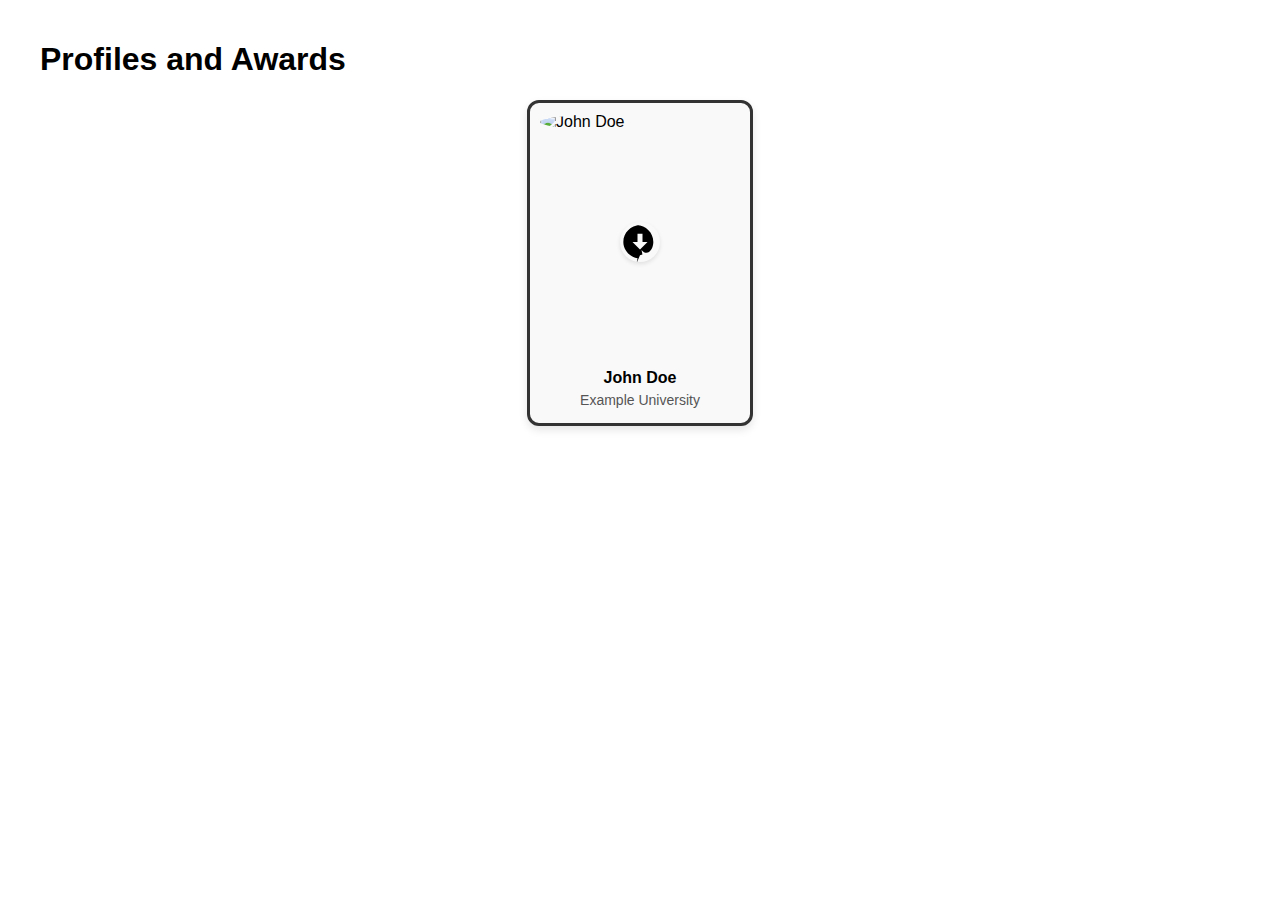
==== award.html @ 50e3f8cf "Update award.html" ====
<!DOCTYPE html>
<html lang="en">
<head>
    <meta charset="UTF-8">
    <meta name="viewport" content="width=device-width, initial-scale=1.0">
    <title>Profiles and Awards</title>
    <style>
        body {
            font-family: Arial, sans-serif;
            margin: 0;
            padding: 0;
            box-sizing: border-box;
        }

        .container {
            max-width: 1200px;
            margin: 0 auto;
            padding: 20px;
        }

        .profile-container {
            display: flex;
            flex-wrap: wrap;
            gap: 20px;
            justify-content: center;
        }

        .profile-item {
            position: relative;
            width: 200px;
            height: 300px;
            display: flex;
            flex-direction: column;
            align-items: center;
            justify-content: space-between;
            border-radius: 12px;
            overflow: hidden;
            box-shadow: 0 4px 8px rgba(0, 0, 0, 0.1);
            background-color: #f9f9f9;
            border: 3px solid #333;
            padding: 10px;
        }

        .profile-item img {
            width: 100%;
            height: auto;
            border-radius: 50%;
        }

        .badge-container {
            display: flex;
            gap: 10px;
            margin-bottom: 10px;
            flex-wrap: wrap;
        }

        .badge-item {
            width: 40px;
            height: 40px;
            display: flex;
            align-items: center;
            justify-content: center;
            border-radius: 50%;
            background: #f9f9f9;
            box-shadow: 0 2px 4px rgba(0, 0, 0, 0.1);
        }

        .profile-text {
            text-align: center;
            padding: 0 10px;
        }

        .profile-text p {
            margin: 5px 0;
        }

        .profile-name {
            font-weight: bold;
            font-size: 16px;
        }

        .profile-institution {
            font-size: 14px;
            color: #555;
        }

        @media (max-width: 768px) {
            .profile-item {
                width: 150px;
                height: 250px;
            }

            .badge-item {
                width: 30px;
                height: 30px;
            }

            .profile-name {
                font-size: 14px;
            }

            .profile-institution {
                font-size: 12px;
            }
        }

        @media (max-width: 480px) {
            .profile-item {
                width: 120px;
                height: 220px;
            }

            .badge-item {
                width: 25px;
                height: 25px;
            }

            .profile-name {
                font-size: 12px;
            }

            .profile-institution {
                font-size: 10px;
            }
        }
    </style>
</head>
<body>
    <div class="container">
        <h1>Profiles and Awards</h1>

        <div class="profile-container" id="profileContainer">
            <!-- Profile Items will be inserted here by JavaScript -->
        </div>
    </div>

    <script src="https://cdn.jsdelivr.net/npm/canvas-confetti@1.5.0/dist/confetti.browser.min.js"></script>
    <script>
        // Function to create and add profile items to the page
        function createProfileItems(data) {
            const container = document.getElementById('profileContainer');

            data.students.forEach(student => {
                // Create profile item
                const profileItem = document.createElement('div');
                profileItem.className = 'profile-item';

                // Create profile image
                const profileImg = document.createElement('img');
                profileImg.src = student.image;
                profileImg.alt = student.name;
                profileImg.dataset.medal = student.medal; // Set medal type
                profileItem.appendChild(profileImg);

                // Create badge container
                const badgeContainer = document.createElement('div');
                badgeContainer.className = 'badge-container';

                // Add badge based on medal type
                const badgeItem = document.createElement('div');
                badgeItem.className = 'badge-item';
                badgeItem.innerHTML = data.medals[student.medal];
                badgeContainer.appendChild(badgeItem);
                profileItem.appendChild(badgeContainer);

                // Create profile text
                const profileText = document.createElement('div');
                profileText.className = 'profile-text';
                profileText.innerHTML = `
                    <p class="profile-name">${student.name}</p>
                    <p class="profile-institution">${student.institution}</p>
                `;
                profileItem.appendChild(profileText);

                // Add profile item to container
                container.appendChild(profileItem);

                // Trigger confetti based on medal type
                triggerConfetti(profileImg, student.medal);
            });
        }

        // Function to trigger confetti effect
        function triggerConfetti(element, medalType) {
            let colors = [];
            switch (medalType) {
                case 'gold':
                    colors = ['#FFD700', '#FFDF00']; // Gold colors
                    break;
                case 'silver':
                    colors = ['#C0C0C0', '#A9A9A9']; // Silver colors
                    break;
                case 'bronze':
                    colors = ['#cd7f32', '#A0522D']; // Bronze colors
                    break;
                default:
                    colors = ['#00F', '#F00']; // Default colors
                    break;
            }

            // Create a confetti effect
            confetti({
                particleCount: 100,
                spread: 70,
                origin: { y: 0.6 },
                colors: colors
            });
        }

        // Fetch student and medal data, then create profile items
        fetch('data.json')
            .then(response => response.json())
            .then(data => createProfileItems(data))
            .catch(error => console.error('Error loading data:', error));
    </script>
</body>
</html>
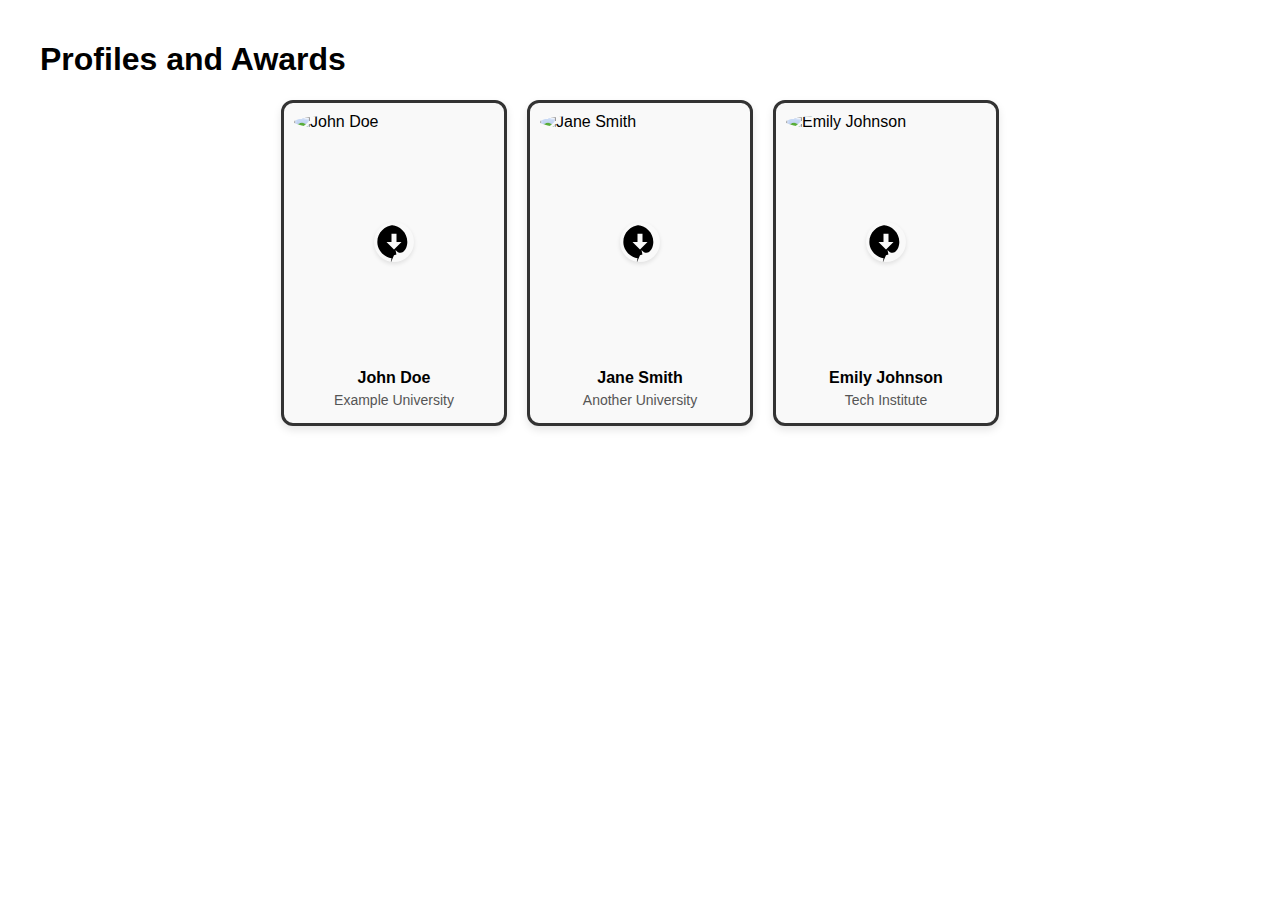
==== commit 53e3f900: "Update award.html" ====
--- a/award.html
+++ b/award.html
@@ -45,6 +45,7 @@
             width: 100%;
             height: auto;
             border-radius: 50%;
+            object-fit: cover;
         }
 
         .badge-container {
@@ -195,15 +196,15 @@
                     break;
                 default:
                     colors = ['#00F', '#F00']; // Default colors
-                    break;
-            }
-
-            // Create a confetti effect
-            confetti({
-                particleCount: 100,
-                spread: 70,
-                origin: { y: 0.6 },
-                colors: colors
+            }
+
+            element.addEventListener('load', function() {
+                confetti({
+                    particleCount: 100,
+                    spread: 70,
+                    origin: { y: 0.6 },
+                    colors: colors
+                });
             });
         }
 
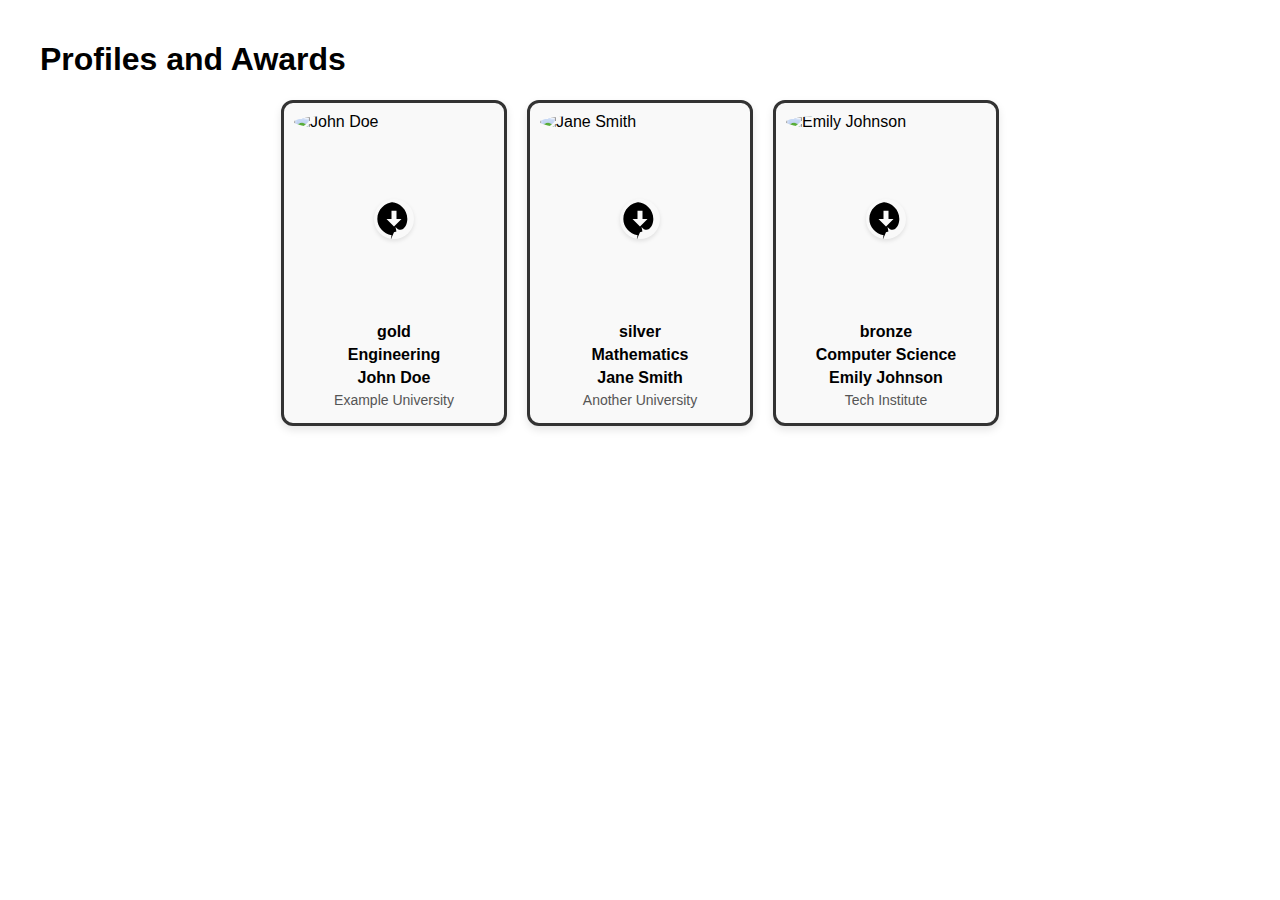
==== commit d18c37f5: "Update award.html" ====
--- a/award.html
+++ b/award.html
@@ -129,12 +129,12 @@
 <body>
     <div class="container">
         <h1>Profiles and Awards</h1>
-
         <div class="profile-container" id="profileContainer">
             <!-- Profile Items will be inserted here by JavaScript -->
         </div>
     </div>
 
+    <!-- Include confetti library -->
     <script src="https://cdn.jsdelivr.net/npm/canvas-confetti@1.5.0/dist/confetti.browser.min.js"></script>
     <script>
         // Function to create and add profile items to the page
@@ -168,8 +168,11 @@
                 const profileText = document.createElement('div');
                 profileText.className = 'profile-text';
                 profileText.innerHTML = `
+                    <p class="profile-name">${student.medal}</p>
+                    <p class="profile-name">${student.program}</p>
                     <p class="profile-name">${student.name}</p>
                     <p class="profile-institution">${student.institution}</p>
+                    
                 `;
                 profileItem.appendChild(profileText);
 
@@ -177,35 +180,39 @@
                 container.appendChild(profileItem);
 
                 // Trigger confetti based on medal type
-                triggerConfetti(profileImg, student.medal);
+                profileImg.onload = function() {
+                    triggerConfetti(student.medal);
+                };
             });
         }
 
         // Function to trigger confetti effect
-        function triggerConfetti(element, medalType) {
-            let colors = [];
-            switch (medalType) {
-                case 'gold':
-                    colors = ['#FFD700', '#FFDF00']; // Gold colors
-                    break;
-                case 'silver':
-                    colors = ['#C0C0C0', '#A9A9A9']; // Silver colors
-                    break;
-                case 'bronze':
-                    colors = ['#cd7f32', '#A0522D']; // Bronze colors
-                    break;
-                default:
-                    colors = ['#00F', '#F00']; // Default colors
-            }
-
-            element.addEventListener('load', function() {
+        function triggerConfetti(medalType) {
+            if (typeof confetti !== 'undefined') {
+                let colors = [];
+                switch (medalType) {
+                    case 'gold':
+                        colors = ['#FFD700', '#FFDF00']; // Gold colors
+                        break;
+                    case 'silver':
+                        colors = ['#C0C0C0', '#A9A9A9']; // Silver colors
+                        break;
+                    case 'bronze':
+                        colors = ['#cd7f32', '#A0522D']; // Bronze colors
+                        break;
+                    default:
+                        colors = ['#00F', '#F00']; // Default colors
+                }
+
                 confetti({
                     particleCount: 100,
                     spread: 70,
                     origin: { y: 0.6 },
                     colors: colors
                 });
-            });
+            } else {
+                console.error('Confetti library is not loaded.');
+            }
         }
 
         // Fetch student and medal data, then create profile items
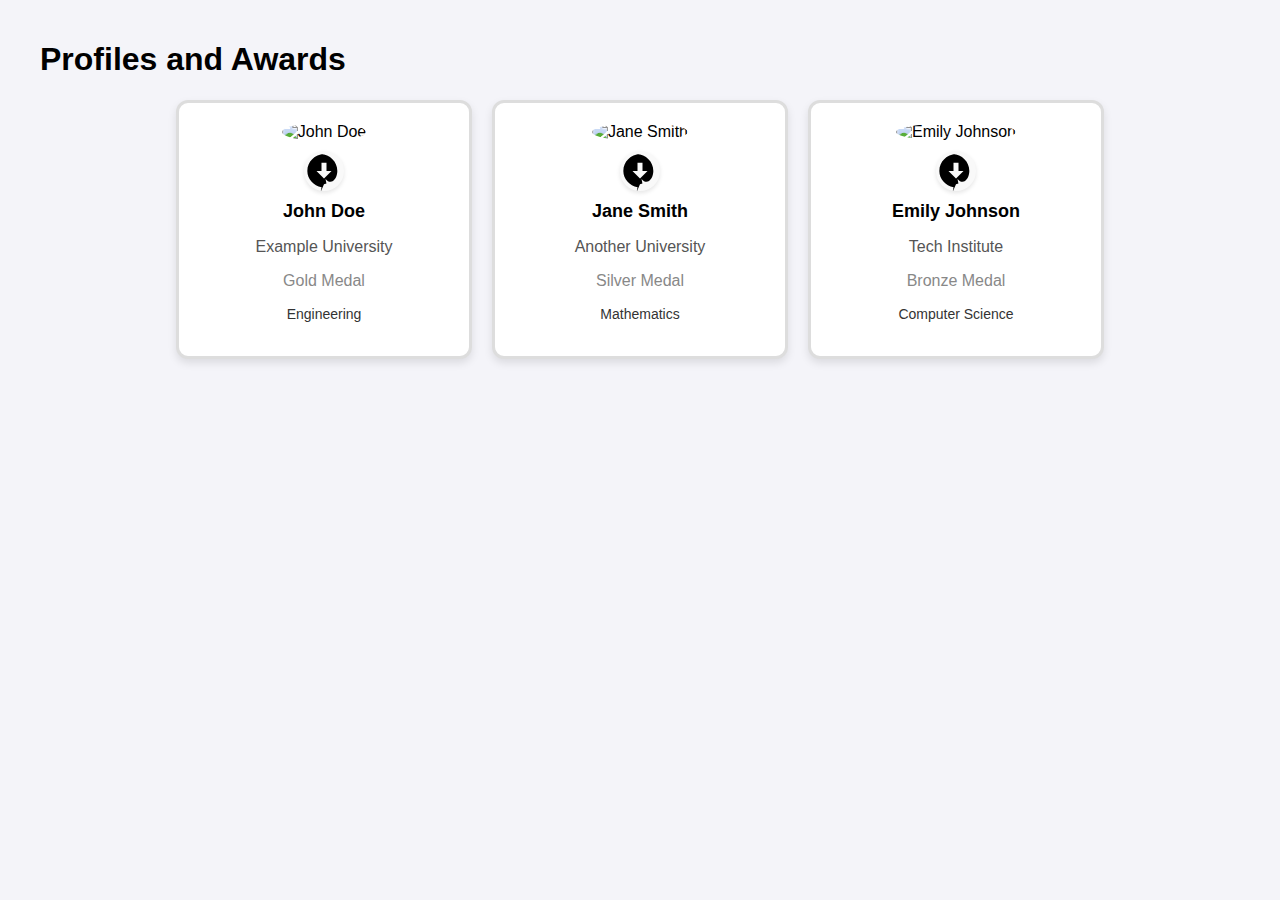
==== commit 6455531e: "Update award.html" ====
--- a/award.html
+++ b/award.html
@@ -10,6 +10,7 @@
             margin: 0;
             padding: 0;
             box-sizing: border-box;
+            background-color: #f4f4f9;
         }
 
         .container {
@@ -27,32 +28,34 @@
 
         .profile-item {
             position: relative;
-            width: 200px;
-            height: 300px;
-            display: flex;
-            flex-direction: column;
-            align-items: center;
-            justify-content: space-between;
+            width: 250px;
             border-radius: 12px;
             overflow: hidden;
             box-shadow: 0 4px 8px rgba(0, 0, 0, 0.1);
-            background-color: #f9f9f9;
-            border: 3px solid #333;
-            padding: 10px;
+            background-color: #fff;
+            border: 3px solid #ddd;
+            padding: 20px;
+            text-align: center;
+            transition: transform 0.3s, box-shadow 0.3s;
+        }
+
+        .profile-item:hover {
+            transform: scale(1.05);
+            box-shadow: 0 6px 12px rgba(0, 0, 0, 0.2);
         }
 
         .profile-item img {
-            width: 100%;
-            height: auto;
+            width: 100px;
+            height: 100px;
             border-radius: 50%;
             object-fit: cover;
+            margin-bottom: 10px;
         }
 
         .badge-container {
             display: flex;
-            gap: 10px;
+            justify-content: center;
             margin-bottom: 10px;
-            flex-wrap: wrap;
         }
 
         .badge-item {
@@ -67,28 +70,38 @@
         }
 
         .profile-text {
-            text-align: center;
             padding: 0 10px;
-        }
-
-        .profile-text p {
-            margin: 5px 0;
         }
 
         .profile-name {
             font-weight: bold;
+            font-size: 18px;
+            margin: 5px 0;
+        }
+
+        .profile-institution {
             font-size: 16px;
-        }
-
-        .profile-institution {
+            color: #555;
+        }
+
+        .profile-medal {
+            font-size: 16px;
+            color: #888;
+        }
+
+        .profile-program {
             font-size: 14px;
-            color: #555;
+            color: #333;
         }
 
         @media (max-width: 768px) {
             .profile-item {
-                width: 150px;
-                height: 250px;
+                width: 200px;
+            }
+
+            .profile-item img {
+                width: 80px;
+                height: 80px;
             }
 
             .badge-item {
@@ -97,18 +110,24 @@
             }
 
             .profile-name {
+                font-size: 16px;
+            }
+
+            .profile-institution,
+            .profile-medal,
+            .profile-program {
                 font-size: 14px;
-            }
-
-            .profile-institution {
-                font-size: 12px;
             }
         }
 
         @media (max-width: 480px) {
             .profile-item {
-                width: 120px;
-                height: 220px;
+                width: 150px;
+            }
+
+            .profile-item img {
+                width: 60px;
+                height: 60px;
             }
 
             .badge-item {
@@ -117,11 +136,13 @@
             }
 
             .profile-name {
+                font-size: 14px;
+            }
+
+            .profile-institution,
+            .profile-medal,
+            .profile-program {
                 font-size: 12px;
-            }
-
-            .profile-institution {
-                font-size: 10px;
             }
         }
     </style>
@@ -168,11 +189,10 @@
                 const profileText = document.createElement('div');
                 profileText.className = 'profile-text';
                 profileText.innerHTML = `
-                    <p class="profile-name">${student.medal}</p>
-                    <p class="profile-name">${student.program}</p>
                     <p class="profile-name">${student.name}</p>
                     <p class="profile-institution">${student.institution}</p>
-                    
+                    <p class="profile-medal">${student.medal.charAt(0).toUpperCase() + student.medal.slice(1)} Medal</p>
+                    <p class="profile-program">${student.program}</p>
                 `;
                 profileItem.appendChild(profileText);
 
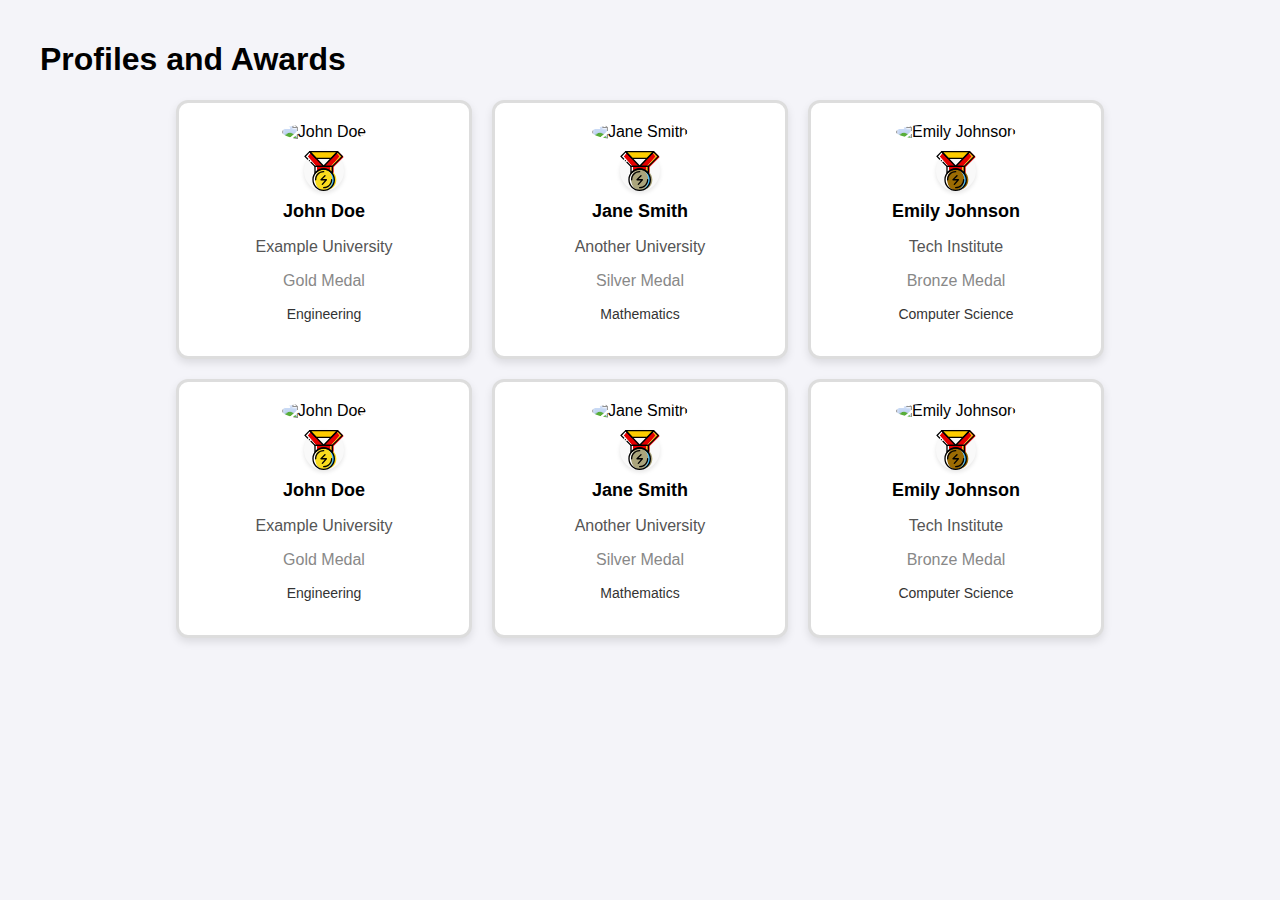
==== commit 1d277d72: "Update award.html" ====
--- a/award.html
+++ b/award.html
@@ -156,7 +156,7 @@
     </div>
 
     <!-- Include confetti library -->
-    <script src="https://cdn.jsdelivr.net/npm/canvas-confetti@1.5.0/dist/confetti.browser.min.js"></script>
+    <script src="https://cdn.jsdelivr.net/npm/canvas-confetti@1.9.3/dist/confetti.browser.min.js"></script>
     <script>
         // Function to create and add profile items to the page
         function createProfileItems(data) {
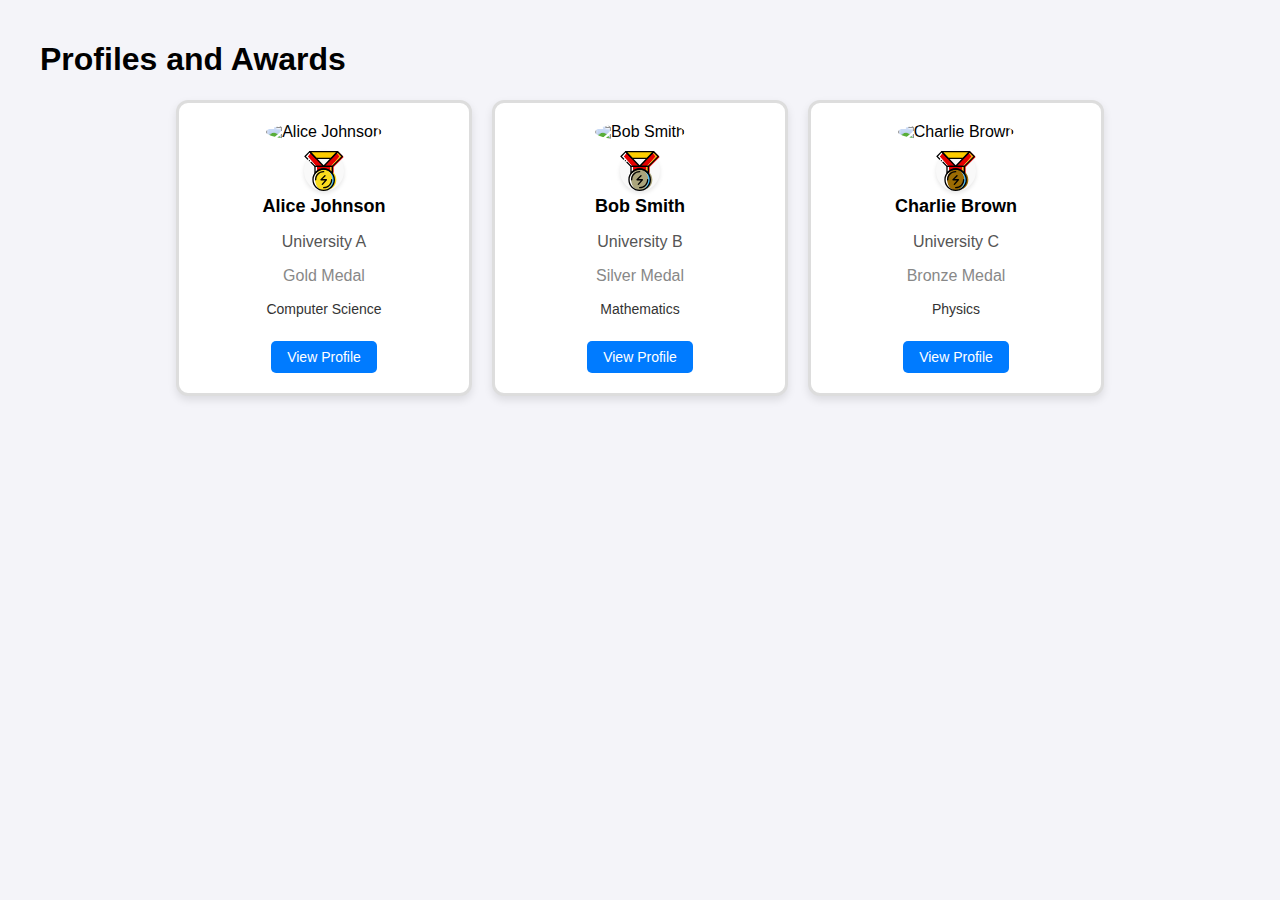
==== commit f8494995: "Update award.html" ====
--- a/award.html
+++ b/award.html
@@ -55,7 +55,7 @@
         .badge-container {
             display: flex;
             justify-content: center;
-            margin-bottom: 10px;
+            margin-bottom: 0px;
         }
 
         .badge-item {
@@ -94,6 +94,23 @@
             color: #333;
         }
 
+        .view-profile-btn {
+            display: inline-block;
+            margin-top: 10px;
+            padding: 8px 16px;
+            font-size: 14px;
+            color: #fff;
+            background-color: #007bff;
+            border: none;
+            border-radius: 5px;
+            text-decoration: none;
+            cursor: pointer;
+        }
+
+        .view-profile-btn:hover {
+            background-color: #0056b3;
+        }
+
         @media (max-width: 768px) {
             .profile-item {
                 width: 200px;
@@ -193,6 +210,7 @@
                     <p class="profile-institution">${student.institution}</p>
                     <p class="profile-medal">${student.medal.charAt(0).toUpperCase() + student.medal.slice(1)} Medal</p>
                     <p class="profile-program">${student.program}</p>
+                    <a href="${student.profileLink}" class="view-profile-btn" target="_blank">View Profile</a>
                 `;
                 profileItem.appendChild(profileText);
 
@@ -208,7 +226,7 @@
 
         // Function to trigger confetti effect
         function triggerConfetti(medalType) {
-            if (typeof confetti !== 'undefined') {
+            if (typeof confetti === 'function') {
                 let colors = [];
                 switch (medalType) {
                     case 'gold':
